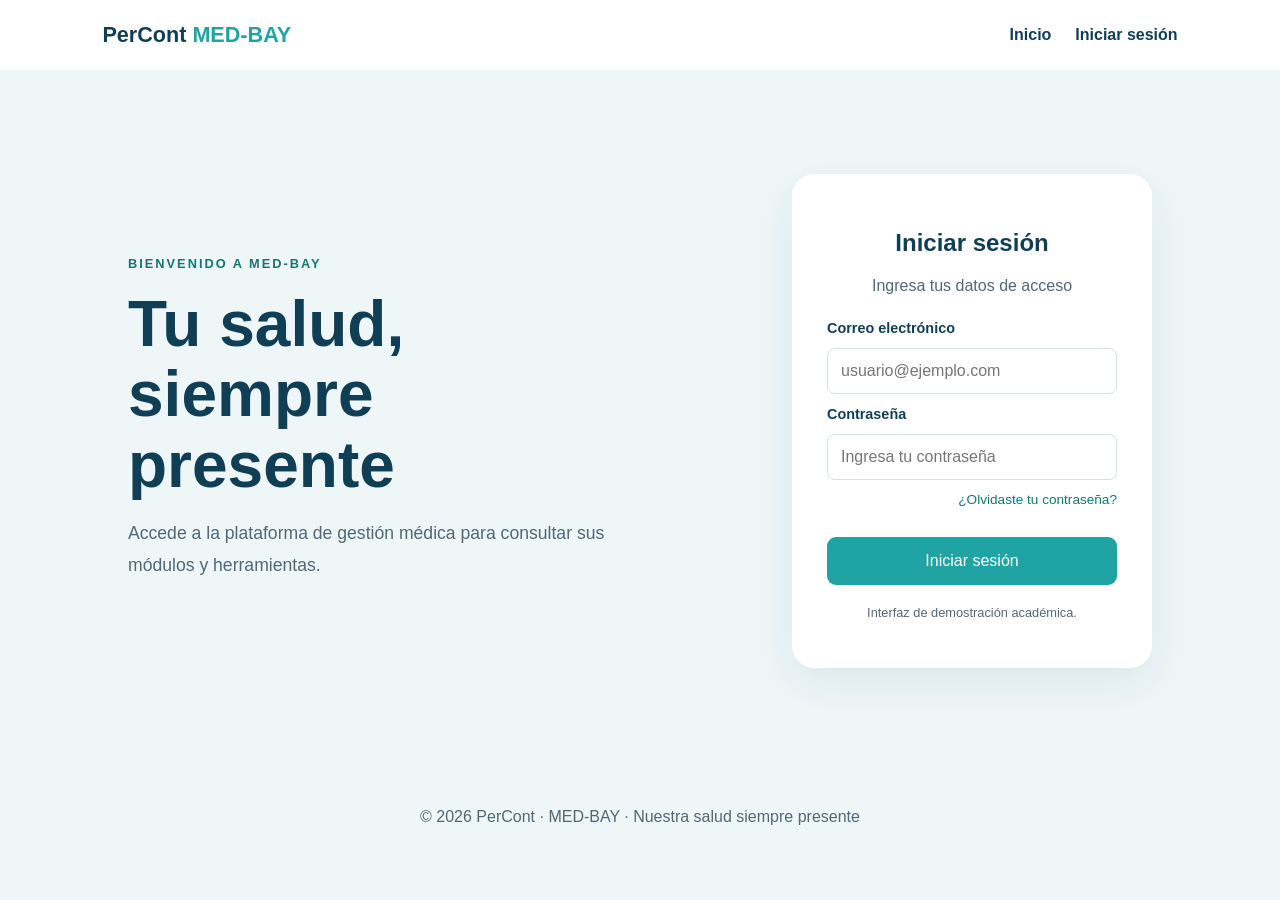
==== login.html @ b16c4490 "Crear pantalla de inicio de sesión MED-BAY" ====
<!DOCTYPE html>
<html lang="es">
<head>
    <meta charset="UTF-8">
    <meta name="viewport" content="width=device-width, initial-scale=1.0">
    <meta name="description" content="Inicio de sesión de MED-BAY">
    <title>Iniciar sesión | MED-BAY</title>
    <link rel="stylesheet" href="css/styles.css">
</head>
<body>
    <header class="encabezado">
        <a class="marca" href="index.html">PerCont <span>MED-BAY</span></a>
        <nav>
            <a href="index.html">Inicio</a>
            <a href="login.html">Iniciar sesión</a>
        </nav>
    </header>

    <main class="portada">
        <section class="contenido">
            <p class="etiqueta">BIENVENIDO A MED-BAY</p>
            <h1>Tu salud, siempre presente</h1>
            <p>
                Accede a la plataforma de gestión médica
                para consultar sus módulos y herramientas.
            </p>
        </section>

        <section class="panel">
            <h2>Iniciar sesión</h2>
            <p>Ingresa tus datos de acceso</p>

            <form action="#" method="get">
                <label for="correo">Correo electrónico</label>
                <input
                    type="email"
                    id="correo"
                    name="correo"
                    placeholder="usuario@ejemplo.com"
                    autocomplete="username"
                    required
                >

                <label for="contrasena">Contraseña</label>
                <input
                    type="password"
                    id="contrasena"
                    name="contrasena"
                    placeholder="Ingresa tu contraseña"
                    autocomplete="current-password"
                    required
                >

                <div class="enlace-recuperacion">
                    <a href="recuperar-password.html">
                        ¿Olvidaste tu contraseña?
                    </a>
                </div>

                <button class="boton" type="submit">
                    Iniciar sesión
                </button>
            </form>

            <p class="nota">
                Interfaz de demostración académica.
            </p>
        </section>
    </main>

    <footer>
        <p>© 2026 PerCont · MED-BAY · Nuestra salud siempre presente</p>
    </footer>
</body>
</html>
---- css/styles.css ----
:root {
    --fondo: #eef6f7;
    --turquesa: #20a4a3;
    --turquesa-oscuro: #137675;
    --azul: #103f55;
    --blanco: #ffffff;
    --texto: #526775;
}

* {
    box-sizing: border-box;
}

body {
    margin: 0;
    font-family: "Segoe UI", Arial, sans-serif;
    background: var(--fondo);
    color: var(--azul);
}

.encabezado {
    display: flex;
    justify-content: space-between;
    align-items: center;
    padding: 22px 8%;
    background: var(--blanco);
}

.marca {
    color: var(--azul);
    font-weight: 800;
    font-size: 1.35rem;
    text-decoration: none;
}

.marca span {
    color: var(--turquesa);
}

nav {
    display: flex;
    gap: 24px;
}

nav a {
    color: var(--azul);
    text-decoration: none;
    font-weight: 600;
}

.portada {
    min-height: 78vh;
    display: flex;
    align-items: center;
    justify-content: space-between;
    gap: 50px;
    padding: 60px 10%;
}

.contenido {
    max-width: 520px;
}

.etiqueta {
    color: var(--turquesa-oscuro);
    font-weight: 700;
    letter-spacing: 2px;
    font-size: 0.8rem;
}

h1 {
    font-size: clamp(2.5rem, 5vw, 4.5rem);
    line-height: 1.1;
    margin: 18px 0;
}

.contenido > p:not(.etiqueta) {
    color: var(--texto);
    font-size: 1.1rem;
    line-height: 1.8;
}

.boton {
    display: inline-block;
    margin-top: 18px;
    padding: 15px 25px;
    border-radius: 9px;
    background: var(--turquesa);
    color: var(--blanco);
    text-decoration: none;
    font-weight: 700;
}

.boton:hover {
    background: var(--turquesa-oscuro);
}

.panel {
    width: 360px;
    max-width: 100%;
    padding: 35px;
    background: var(--blanco);
    border-radius: 22px;
    box-shadow: 0 15px 45px #103f5514;
    text-align: center;
}

.simbolo {
    display: grid;
    place-items: center;
    width: 75px;
    height: 75px;
    margin: auto;
    border-radius: 20px;
    background: var(--turquesa);
    color: white;
    font-size: 3rem;
}

.panel p {
    color: var(--texto);
}

.indicadores {
    display: flex;
    justify-content: space-between;
    gap: 10px;
    margin-top: 30px;
}

.indicadores div {
    display: flex;
    flex-direction: column;
    gap: 8px;
}

.indicadores strong {
    color: var(--turquesa-oscuro);
    font-size: 1.3rem;
}

.indicadores span {
    color: var(--texto);
    font-size: 0.8rem;
}

footer {
    padding: 20px;
    text-align: center;
    color: var(--texto);
}

@media (max-width: 760px) {
    .encabezado {
        flex-wrap: wrap;
        gap: 18px;
        padding: 20px 6%;
    }

    nav {
        gap: 15px;
    }

    .portada {
        flex-direction: column;
        align-items: stretch;
        padding: 45px 6%;
    }

    .panel {
        width: 100%;
    }
}

/* Formularios de MED-BAY */

.panel form {
    display: flex;
    flex-direction: column;
    gap: 12px;
    margin-top: 25px;
    text-align: left;
}

.panel label {
    font-size: 0.9rem;
    font-weight: 600;
}

.panel input {
    width: 100%;
    padding: 13px;
    border: 1px solid #d5e1e5;
    border-radius: 8px;
    background: #ffffff;
    font: inherit;
}

.panel input:focus {
    outline: 2px solid #20a4a3;
    outline-offset: 2px;
}

.panel button.boton {
    width: 100%;
    border: none;
    font: inherit;
    cursor: pointer;
}

.enlace-recuperacion {
    text-align: right;
    font-size: 0.85rem;
}

.enlace-recuperacion a {
    color: #137675;
    text-decoration: none;
}

.nota {
    margin-top: 20px;
    font-size: 0.8rem;
}
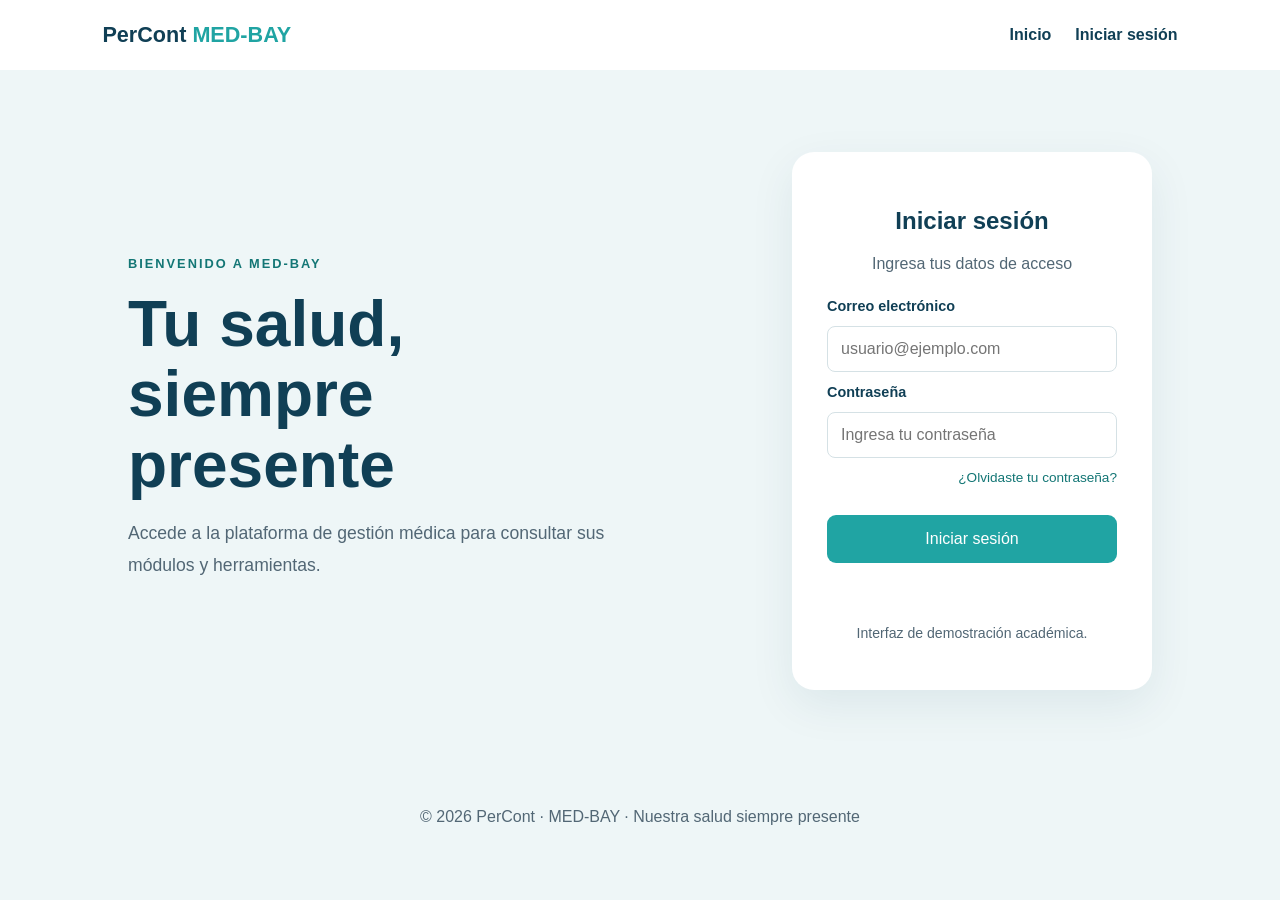
==== commit 9034ad9c: "feat: implementar validacion del formulario de acceso" ====
--- a/login.html
+++ b/login.html
@@ -9,8 +9,12 @@
     <link rel="stylesheet" href="css/styles.css">
 </head>
 <body>
+
     <header class="encabezado">
-        <a class="marca" href="index.html">PerCont <span>MED-BAY</span></a>
+        <a class="marca" href="index.html">
+            PerCont <span>MED-BAY</span>
+        </a>
+
         <nav>
             <a href="index.html">Inicio</a>
             <a href="login.html">Iniciar sesión</a>
@@ -18,9 +22,12 @@
     </header>
 
     <main class="portada">
+
         <section class="contenido">
             <p class="etiqueta">BIENVENIDO A MED-BAY</p>
+
             <h1>Tu salud, siempre presente</h1>
+
             <p>
                 Accede a la plataforma de gestión médica
                 para consultar sus módulos y herramientas.
@@ -28,11 +35,14 @@
         </section>
 
         <section class="panel">
+
             <h2>Iniciar sesión</h2>
             <p>Ingresa tus datos de acceso</p>
 
-            <form action="#" method="get">
+            <form id="formularioLogin" novalidate>
+
                 <label for="correo">Correo electrónico</label>
+
                 <input
                     type="email"
                     id="correo"
@@ -43,6 +53,7 @@
                 >
 
                 <label for="contrasena">Contraseña</label>
+
                 <input
                     type="password"
                     id="contrasena"
@@ -61,16 +72,29 @@
                 <button class="boton" type="submit">
                     Iniciar sesión
                 </button>
+
+                <p
+                    id="mensajeLogin"
+                    class="mensaje-login"
+                    role="status"
+                    aria-live="polite">
+                </p>
+
             </form>
 
             <p class="nota">
                 Interfaz de demostración académica.
             </p>
+
         </section>
+
     </main>
 
     <footer>
         <p>© 2026 PerCont · MED-BAY · Nuestra salud siempre presente</p>
     </footer>
+
+    <script src="js/login.js"></script>
+
 </body>
 </html>
--- a/css/styles.css
+++ b/css/styles.css
@@ -224,3 +224,359 @@
     font-size: 0.8rem;
 }
 
+/* Dashboard MED-BAY */
+
+.dashboard {
+    max-width: 1200px;
+    margin: auto;
+    padding: 45px 6%;
+}
+
+.bienvenida h1 {
+    margin: 12px 0;
+    font-size: clamp(2rem, 4vw, 3rem);
+}
+
+.bienvenida p:last-child {
+    color: var(--texto);
+}
+
+.resumen {
+    display: grid;
+    grid-template-columns: repeat(4, minmax(0, 1fr));
+    gap: 18px;
+    margin: 35px 0;
+}
+
+.tarjeta {
+    padding: 24px;
+    background: var(--blanco);
+    border-radius: 14px;
+    box-shadow: 0 8px 25px #103f550c;
+    display: flex;
+    flex-direction: column;
+    gap: 12px;
+}
+
+.tarjeta span,
+.tarjeta small {
+    color: var(--texto);
+}
+
+.tarjeta strong {
+    font-size: 2rem;
+    color: var(--turquesa-oscuro);
+}
+
+.modulos h2 {
+    margin-bottom: 20px;
+}
+
+.rejilla-modulos {
+    display: grid;
+    grid-template-columns: repeat(2, minmax(0, 1fr));
+    gap: 14px;
+}
+
+.rejilla-modulos a {
+    display: flex;
+    justify-content: space-between;
+    align-items: center;
+    padding: 20px;
+    border-radius: 10px;
+    background: var(--blanco);
+    color: var(--azul);
+    text-decoration: none;
+    font-weight: 600;
+    border: 1px solid #dce9eb;
+}
+
+.rejilla-modulos a:hover {
+    border-color: var(--turquesa);
+    color: var(--turquesa-oscuro);
+}
+
+.rejilla-modulos a span {
+    font-size: 1.5rem;
+}
+
+@media (max-width: 800px) {
+    .resumen {
+        grid-template-columns: repeat(2, minmax(0, 1fr));
+    }
+}
+
+@media (max-width: 520px) {
+    .resumen,
+    .rejilla-modulos {
+        grid-template-columns: 1fr;
+    }
+}
+
+/* Gestión de pacientes y tablas */
+
+.barra-acciones {
+    display: flex;
+    justify-content: space-between;
+    align-items: end;
+    flex-wrap: wrap;
+    gap: 18px;
+    margin: 30px 0;
+}
+
+.busqueda {
+    display: flex;
+    flex-direction: column;
+    gap: 8px;
+    flex: 1;
+    max-width: 420px;
+    font-weight: 600;
+    font-size: 0.9rem;
+}
+
+.busqueda input {
+    width: 100%;
+    padding: 13px;
+    border: 1px solid #d5e1e5;
+    border-radius: 8px;
+    font: inherit;
+}
+
+.tabla-contenedor {
+    padding: 24px;
+    background: var(--blanco);
+    border-radius: 14px;
+    box-shadow: 0 8px 25px #103f550c;
+}
+
+.tabla-contenedor h2 {
+    margin-top: 0;
+}
+
+.tabla-scroll {
+    width: 100%;
+    overflow-x: auto;
+}
+
+table {
+    width: 100%;
+    border-collapse: collapse;
+    text-align: left;
+}
+
+th, td {
+    padding: 16px 12px;
+    border-bottom: 1px solid #e2ebed;
+    white-space: nowrap;
+}
+
+th {
+    background: #f4f9fa;
+    color: var(--azul);
+    font-size: 0.85rem;
+}
+
+td {
+    color: var(--texto);
+    font-size: 0.9rem;
+}
+
+.estado {
+    display: inline-block;
+    padding: 6px 10px;
+    border-radius: 20px;
+    background: #e1f5ed;
+    color: #176b4d;
+    font-size: 0.8rem;
+    font-weight: 600;
+}
+
+@media (max-width: 600px) {
+    .barra-acciones {
+        align-items: stretch;
+        flex-direction: column;
+    }
+
+    .busqueda {
+        max-width: 100%;
+    }
+}
+
+```css
+/* Encabezados de las páginas de gestión */
+.encabezado-seccion {
+    display: flex;
+    align-items: center;
+    justify-content: space-between;
+    gap: 20px;
+    flex-wrap: wrap;
+    margin-bottom: 24px;
+}
+
+.encabezado-seccion h2 {
+    color: var(--azul);
+    margin-bottom: 6px;
+}
+
+.encabezado-seccion p {
+    margin: 0;
+}
+
+.buscador {
+    display: grid;
+    gap: 8px;
+    max-width: 480px;
+    margin-bottom: 22px;
+}
+
+.buscador label {
+    color: var(--azul);
+    font-weight: 600;
+}
+
+.buscador input {
+    width: 100%;
+    padding: 12px 14px;
+    border: 1px solid #cbdde2;
+    border-radius: 10px;
+    background: var(--blanco);
+    color: var(--azul);
+    font: inherit;
+}
+
+.tabla-contenedor {
+    width: 100%;
+    overflow-x: auto;
+}
+
+table {
+    width: 100%;
+    border-collapse: collapse;
+    background: var(--blanco);
+}
+
+th,
+td {
+    padding: 14px 12px;
+    border-bottom: 1px solid #e1ecef;
+    text-align: left;
+    white-space: nowrap;
+}
+
+th {
+    background: #e8f5f6;
+    color: var(--azul);
+    font-size: 0.9rem;
+}
+
+td {
+    color: var(--texto);
+    font-size: 0.92rem;
+}
+
+tbody tr:hover {
+    background: #f5fbfb;
+}
+
+.estado {
+    display: inline-block;
+    padding: 5px 10px;
+    border-radius: 20px;
+    background: #e1f5eb;
+    color: #216b4b;
+    font-size: 0.85rem;
+    font-weight: 600;
+}
+
+.nota {
+    margin-top: 18px;
+    font-size: 0.88rem;
+    color: var(--texto);
+}
+
+.enlace-volver {
+    display: inline-block;
+    margin-top: 24px;
+    color: var(--turquesa-oscuro);
+    font-weight: 600;
+    text-decoration: none;
+}
+
+.enlace-volver:hover {
+    text-decoration: underline;
+}
+
+@media (max-width: 600px) {
+    .encabezado-seccion {
+        align-items: stretch;
+    }
+
+    .encabezado-seccion .boton {
+        width: 100%;
+    }
+}
+/* Estados de las citas médicas */
+.estado-pendiente {
+    background: #fff2d8;
+    color: #855b0a;
+}
+
+.estado-cancelado {
+    background: #fde7e7;
+    color: #9b3030;
+}
+/* Campos y formularios de las pantallas clínicas */
+.formulario-grid {
+    display: grid;
+    grid-template-columns: repeat(2, minmax(0, 1fr));
+    gap: 20px;
+    margin-top: 20px;
+}
+
+.campo {
+    display: grid;
+    gap: 8px;
+    margin-bottom: 18px;
+}
+
+.campo label {
+    color: var(--azul);
+    font-weight: 600;
+}
+
+.campo input,
+.campo textarea,
+.campo select {
+    width: 100%;
+    box-sizing: border-box;
+    padding: 12px 14px;
+    border: 1px solid #cbdde2;
+    border-radius: 10px;
+    background: var(--blanco);
+    color: var(--texto);
+    font: inherit;
+}
+
+.campo textarea {
+    resize: vertical;
+}
+
+.campo input:focus,
+.campo textarea:focus,
+.campo select:focus {
+    outline: 2px solid var(--turquesa);
+    outline-offset: 2px;
+}
+
+.campo input[readonly],
+.campo textarea[readonly] {
+    background: #f4f8f9;
+}
+
+@media (max-width: 650px) {
+    .formulario-grid {
+        grid-template-columns: 1fr;
+        gap: 0;
+    }
+}
+
